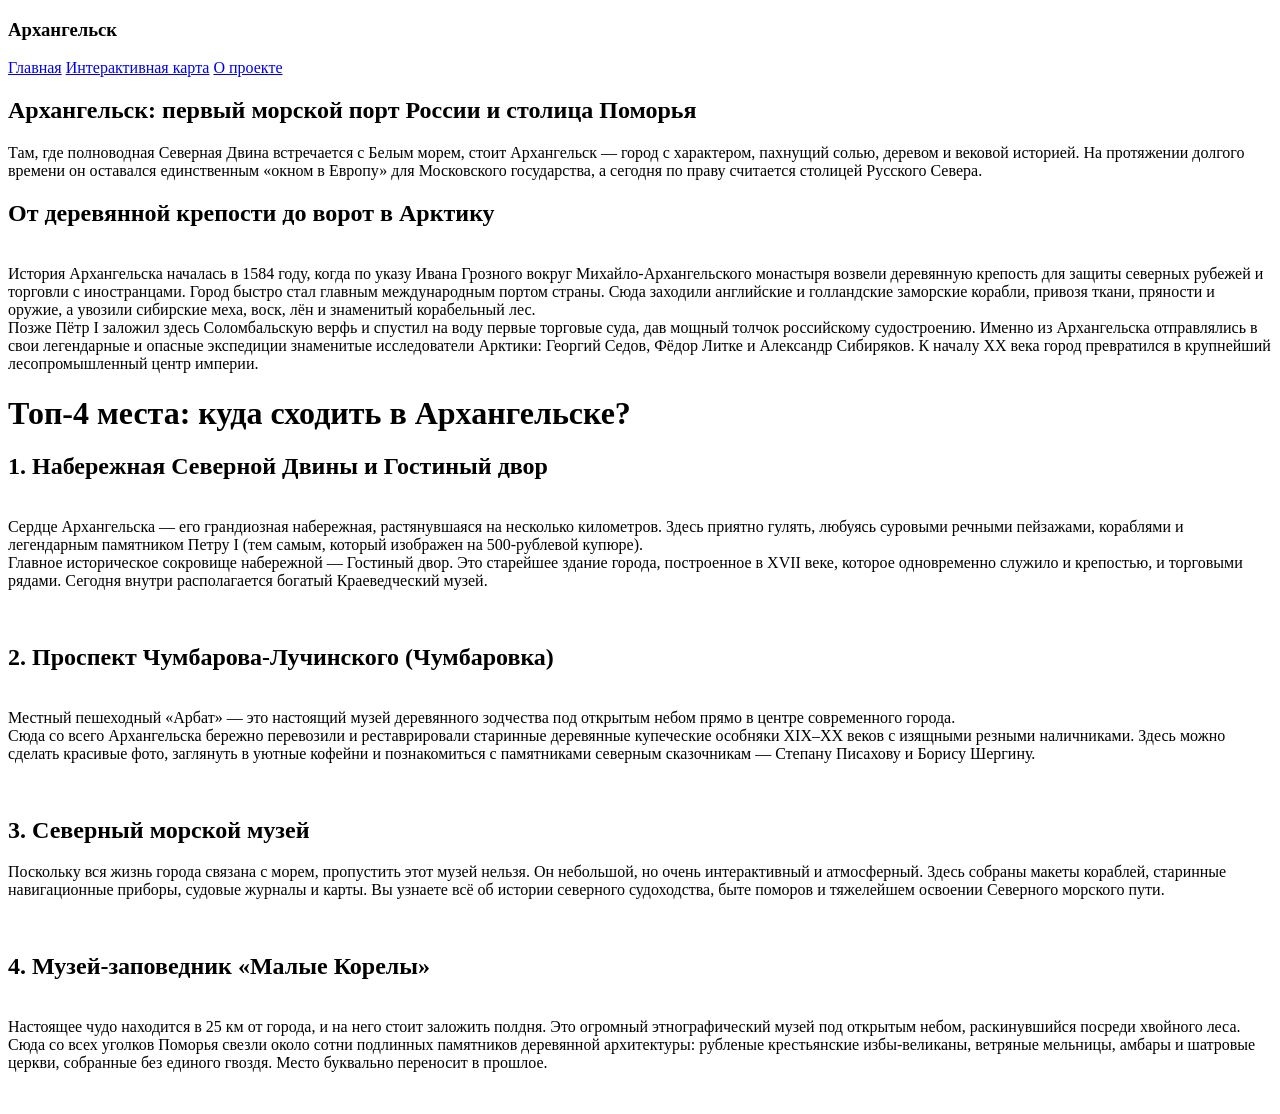
==== towns/archangesk.html @ 38576194 "Добавил файлы проекта" ====
<!DOCTYPE html>
<html lang="en">
<head>
    <meta charset="UTF-8">
    <meta name="viewport" content="width=device-width, initial-scale=1.0">
    <link rel="stylesheet" href="/Users/artem/программы/проект история/styleinf.css">
    <title>archangelsk</title>
</head>
<body>
    <header>
        <h3>Архангельск</h3>
        <nav>
            <a href="/Users/artem/программы/проект_история/index.html" class="btn-custom">Главная</a>
            <a href="/Users/artem/программы/проект_история/map.html" class="btn-custom">Интерактивная карта</a>
            <a href="/Users/artem/программы/проект_история/info.html" class="btn-custom">О проекте</a>
        </nav>
    
    </header>
    <h2>Архангельск: первый морской порт России и столица Поморья</h2>
    <section>
        <p>
            Там, где полноводная Северная Двина встречается с Белым морем, стоит Архангельск — город с характером, пахнущий солью, деревом и вековой историей. На протяжении долгого времени он оставался единственным «окном в Европу» для Московского государства, а сегодня по праву считается столицей Русского Севера.
        </p>
    </section>

    <h2>От деревянной крепости до ворот в Арктику</h2>
    <section>
        <p>
            <br>История Архангельска началась в 1584 году, когда по указу Ивана Грозного вокруг Михайло-Архангельского монастыря возвели деревянную крепость для защиты северных рубежей и торговли с иностранцами. Город быстро стал главным международным портом страны. Сюда заходили английские и голландские заморские корабли, привозя ткани, пряности и оружие, а увозили сибирские меха, воск, лён и знаменитый корабельный лес.
            <br>Позже Пётр I заложил здесь Соломбальскую верфь и спустил на воду первые торговые суда, дав мощный толчок российскому судостроению. Именно из Архангельска отправлялись в свои легендарные и опасные экспедиции знаменитые исследователи Арктики: Георгий Седов, Фёдор Литке и Александр Сибиряков. К началу XX века город превратился в крупнейший лесопромышленный центр империи.
        </p>
    </section>

    <h1>Топ-4 места: куда сходить в Архангельске?</h1>
    <h2>1. Набережная Северной Двины и Гостиный двор</h2>
    <section>
        <p>
            <br>Сердце Архангельска — его грандиозная набережная, растянувшаяся на несколько километров. Здесь приятно гулять, любуясь суровыми речными пейзажами, кораблями и легендарным памятником Петру I (тем самым, который изображен на 500-рублевой купюре).
            <br>Главное историческое сокровище набережной — Гостиный двор. Это старейшее здание города, построенное в XVII веке, которое одновременно служило и крепостью, и торговыми рядами. Сегодня внутри располагается богатый Краеведческий музей.
        </p>
        <img>
    </section>

    <h2>2. Проспект Чумбарова-Лучинского (Чумбаровка)</h2>
    <section>
        <p>
            <br>Местный пешеходный «Арбат» — это настоящий музей деревянного зодчества под открытым небом прямо в центре современного города.
            <br>Сюда со всего Архангельска бережно перевозили и реставрировали старинные деревянные купеческие особняки XIX–XX веков с изящными резными наличниками. Здесь можно сделать красивые фото, заглянуть в уютные кофейни и познакомиться с памятниками северным сказочникам — Степану Писахову и Борису Шергину.
        </p>
        <img>
    </section>

    <h2>3. Северный морской музей</h2>
    <section>
        <p>
            Поскольку вся жизнь города связана с морем, пропустить этот музей нельзя. Он небольшой, но очень интерактивный и атмосферный. Здесь собраны макеты кораблей, старинные навигационные приборы, судовые журналы и карты. Вы узнаете всё об истории северного судоходства, быте поморов и тяжелейшем освоении Северного морского пути.
        </p>
        <img>
    </section>

    <h2>4. Музей-заповедник «Малые Корелы»</h2>
    <section>
        <p>
            <br>Настоящее чудо находится в 25 км от города, и на него стоит заложить полдня. Это огромный этнографический музей под открытым небом, раскинувшийся посреди хвойного леса.
            <br>Сюда со всех уголков Поморья свезли около сотни подлинных памятников деревянной архитектуры: рубленые крестьянские избы-великаны, ветряные мельницы, амбары и шатровые церкви, собранные без единого гвоздя. Место буквально переносит в прошлое.
        </p>
        <img>
    </section>
</body>
</html>
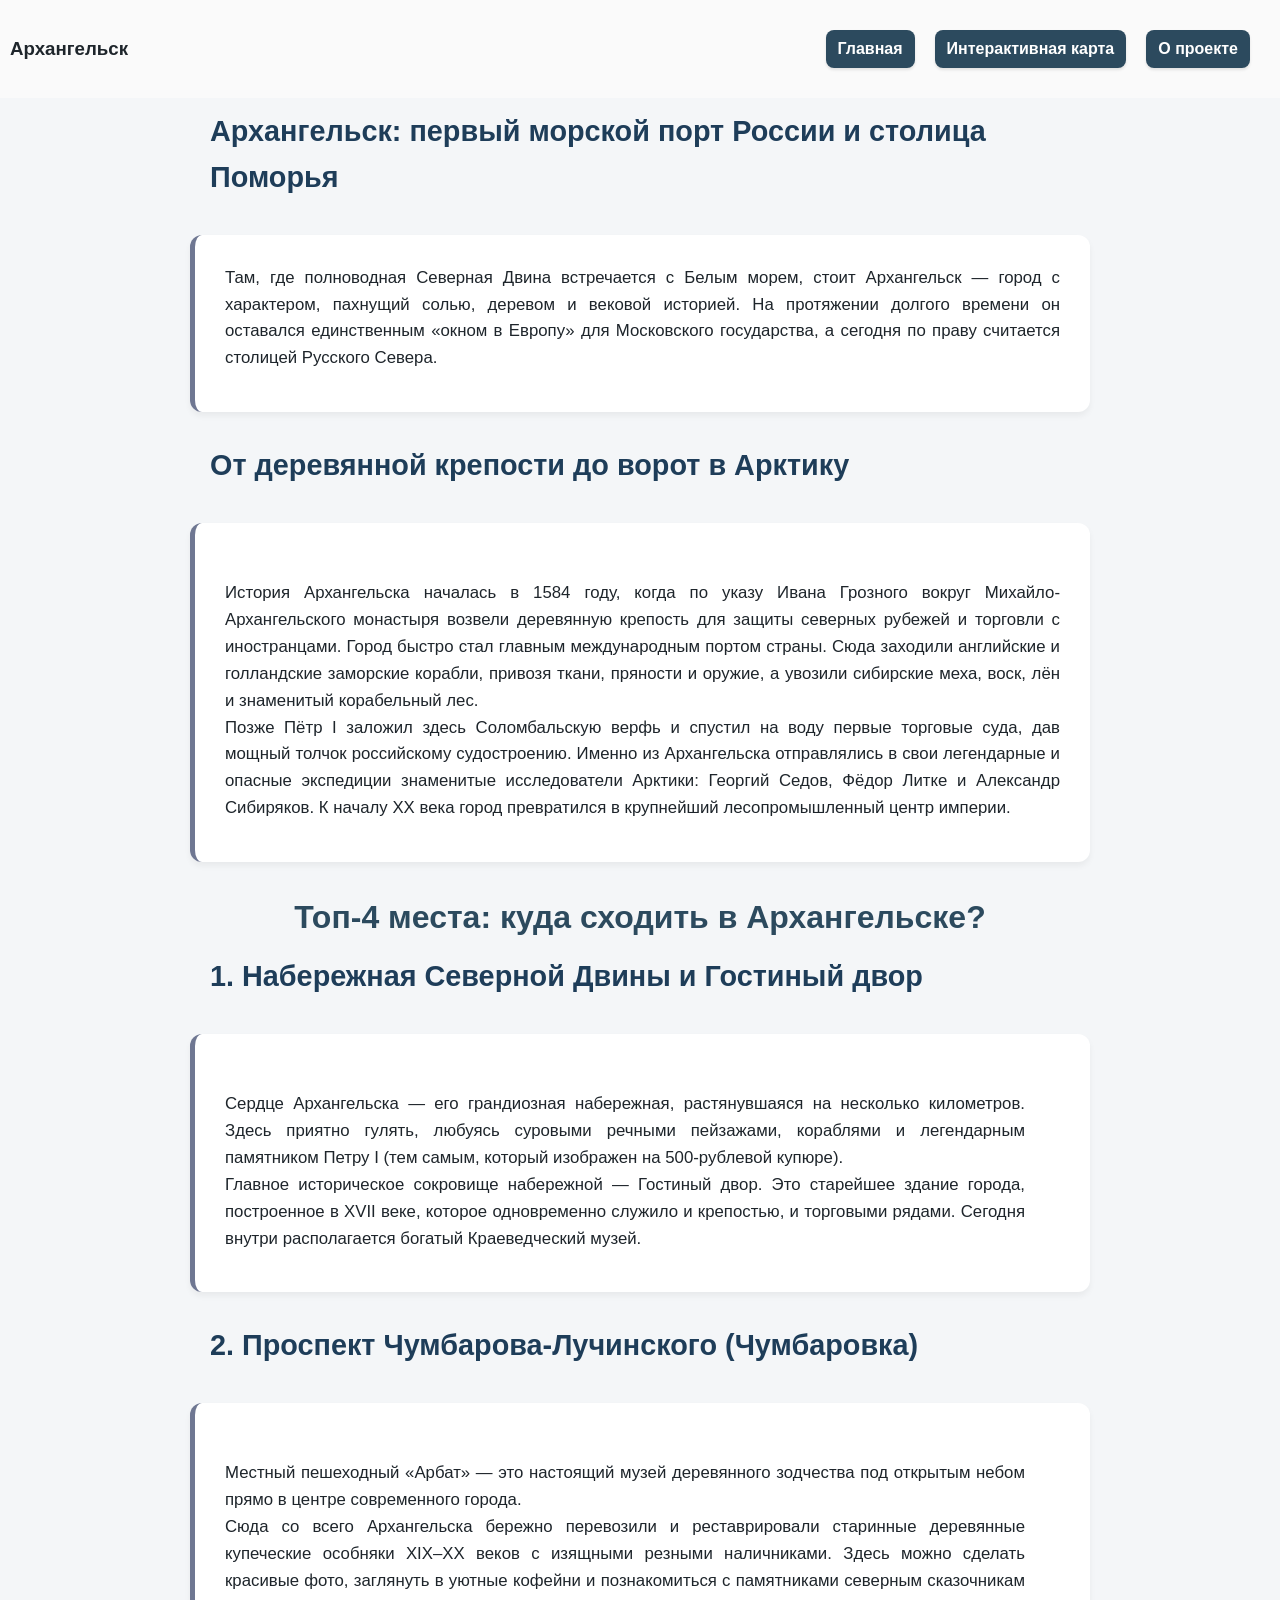
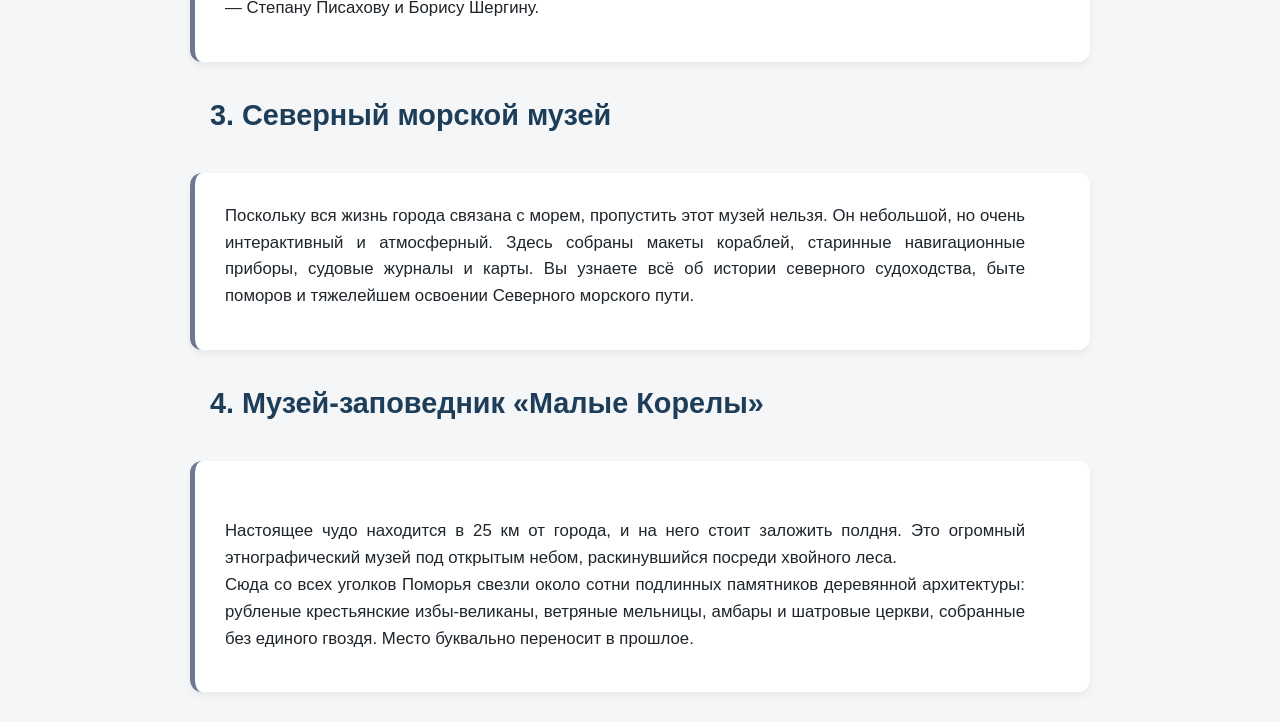
==== commit c39100d9: "исправление ссылок" ====
--- a/towns/archangesk.html
+++ b/towns/archangesk.html
@@ -3,16 +3,16 @@
 <head>
     <meta charset="UTF-8">
     <meta name="viewport" content="width=device-width, initial-scale=1.0">
-    <link rel="stylesheet" href="/Users/artem/программы/проект история/styleinf.css">
+    <link rel="stylesheet" href="/styleinf.css">
     <title>archangelsk</title>
 </head>
 <body>
     <header>
         <h3>Архангельск</h3>
         <nav>
-            <a href="/Users/artem/программы/проект_история/index.html" class="btn-custom">Главная</a>
-            <a href="/Users/artem/программы/проект_история/map.html" class="btn-custom">Интерактивная карта</a>
-            <a href="/Users/artem/программы/проект_история/info.html" class="btn-custom">О проекте</a>
+            <a href="/index.html" class="btn-custom">Главная</a>
+            <a href="/map.html" class="btn-custom">Интерактивная карта</a>
+            <a href="/info.html" class="btn-custom">О проекте</a>
         </nav>
     
     </header>
--- a/styleinf.css
+++ b/styleinf.css
@@ -0,0 +1,269 @@
+/* ==========================================================================
+   1. ПЕРЕМЕННЫЕ И БАЗОВЫЕ НАСТРОЙКИ
+   ========================================================================== */
+:root {
+    --bg-color: #F4F6F8;        /* Светло-серый фон страницы */
+    --card-color: #FFFFFF;      /* Фон карточки */
+    --card-bg: #FFFFFF;         /* Белый фон карточек (для сайдбара) */
+    --text-main: #1E252B;       /* Глубокий графитовый текст */
+    --accent-color: #2C4A5E;    /* Сине-стальной поморский */
+    --accent-hover: #416B85;    /* Кнопки при наведении */
+}
+
+/* Сброс базовых отступов */
+* {
+    box-sizing: border-box;
+    margin: 0;
+    padding: 0;
+}
+
+body {
+    font-family: 'Inter', sans-serif;
+    background-color: var(--bg-color);
+    color: var(--text-main);
+    line-height: 1.6;
+}
+
+/* ==========================================================================
+   2. ШАПКА И НАВИГАЦИЯ
+   ========================================================================== */
+header {
+    display: flex;
+    justify-content: space-between;
+    text-align: left;
+    align-items: center;
+    gap: 20px;
+    background-color: #fafafa;
+    padding: 10px;
+}
+
+nav {
+    display: flex;
+    padding: 20px;
+    gap: 20px;
+}
+
+/* ==========================================================================
+   3. ТИПОГРАФИКА
+   ========================================================================== */
+h1 {
+    font-family: 'Montserrat', sans-serif;
+    color: var(--accent-color);
+    max-width: 900px;
+    margin: 10px auto;
+    text-align: center;
+}
+
+h2 {
+    color: #1e3d59;
+    font-size: 1.8rem;
+    max-width: 900px;
+    margin: 10px auto;
+    padding-left: 20px;
+    position: relative;
+    padding-bottom: 5px;
+}
+
+p {
+    font-size: 1.05rem;
+    margin-bottom: 10px;
+    text-align: justify;
+}
+
+ul {
+    margin-left: 25px;
+    margin-top: 10px;
+}
+
+li {
+    margin-bottom: 8px;
+    font-size: 1.05rem;
+}
+
+/* ==========================================================================
+   4. ОСНОВНЫЕ БЛОКИ И КОНТЕЙНЕРЫ
+   ========================================================================== */
+.container {
+    max-width: 1200px;
+    margin: 0 auto;
+    padding: 20px;
+}
+
+/* Объединенные стили для секций контента */
+section, .main {
+    display: flex;
+    align-items: center;
+    gap: 20px;
+    max-width: 900px;
+    margin: 30px auto;
+    padding: 30px;
+    background: var(--card-color);
+    border-radius: 12px;
+    box-shadow: 0 4px 6px rgba(0, 0, 0, 0.05);
+    border-left: 5px solid #6f7792;
+}
+
+section img {
+    max-width: 100%;
+    
+    object-fit: cover;
+    border-radius: 8px;
+    margin-top: 15px;
+    margin-right: 15px;
+    box-shadow: 0 4px 8px rgba(0,0,0,0.1);
+    transition: transform 0.3s ease;
+}
+
+section img:hover {
+    transform: scale(1.03);
+}
+
+.info{
+  display: flex;
+  flex-direction: column; /* Выстраивает блоки в столбец */
+  gap: 15px; /* Расстояние между блоками */
+  align-items: center; /* Выравнивание блоков по центру (опционально) */
+}
+
+/* ==========================================================================
+   5. КНОПКИ
+   ========================================================================== */
+.btn-custom {
+    display: inline-flex; /* Изменено с inline на inline-flex, чтобы работал gap и выравнивание */
+    align-items: center;
+    gap: 20px;
+    padding: 6px 12px;
+    background-color: var(--accent-color);
+    color: white;
+    text-decoration: none;
+    font-family: sans-serif;
+    font-weight: 600;
+    font-size: 16px;
+    border-radius: 8px;
+    box-shadow: 0 2px 3px rgba(0, 0, 0, 0.1);
+    transition: all 0.3s ease;
+}
+
+.btn-custom:hover {
+    background-color: #656f65;
+    box-shadow: 0 6px 12px rgba(0, 0, 0, 0.15);
+    transform: translateY(-2px);
+}
+
+.btn-custom:active {
+    transform: translateY(1px);
+    box-shadow: 0 2px 4px rgba(0, 0, 0, 0.1);
+}
+
+/* ==========================================================================
+   6. КАРТА И САЙДБАР (ГЛАВНЫЙ ЭКРАН)
+   ========================================================================== */
+.main-content {
+    display: grid;
+    grid-template-columns: 2fr 1fr;
+    gap: 20px;
+    height: 600px;
+}
+
+#map-container {
+    width: 100%;
+    height: 100%;
+    border-radius: 12px;
+    overflow: hidden;
+    box-shadow: 0 4px 12px rgba(0, 0, 0, 0.05);
+    background: #e5e3db;
+}
+
+.sidebar {
+    background-color: var(--card-bg);
+    padding: 25px;
+    border-radius: 12px;
+    box-shadow: 0 4px 12px rgba(0, 0, 0, 0.05);
+    overflow-y: auto;
+    display: flex;
+    flex-direction: column;
+    gap: 15px;
+}
+
+/* Переопределение стилей заголовка внутри сайдбара */
+.sidebar h2 {
+    font-family: 'Montserrat', sans-serif;
+    font-size: 20px;
+    color: var(--accent-color);
+    border-bottom: 2px solid var(--bg-color);
+    padding-bottom: 10px;
+    margin: 0; /* Сбрасываем центрирование от глобального h2 */
+    max-width: none;
+    padding-left: 0;
+}
+
+.info-placeholder {
+    color: #7f8c8d;
+    font-style: italic;
+    text-align: center;
+    margin: auto 0;
+}
+
+.poi-title {
+    font-family: 'Montserrat', sans-serif;
+    font-size: 18px;
+    color: var(--accent-color);
+    margin-bottom: 8px;
+}
+
+.ymaps3-balloon {
+    padding: 10px;
+    font-family: 'Inter', sans-serif;
+    max-width: 250px;
+}
+
+/* ==========================================================================
+   7. ПОДВАЛ (FOOTER)
+   ========================================================================== */
+footer {
+    background-color: #1e3d59;
+    color: #a6b1e1;
+    text-align: center;
+    padding: 20px;
+    font-size: 0.95rem;
+    position: relative;
+    bottom: 0;
+    width: 100%;
+    margin-top: 5px;
+}
+
+/* ==========================================================================
+   8. АДАПТИВНОСТЬ ДЛЯ МОБИЛЬНЫХ УСТРОЙСТВ
+   ========================================================================== */
+@media (max-width: 768px) {
+    header {
+        flex-direction: column;
+        text-align: center;
+        padding: 20px;
+    }
+
+    nav {
+        width: 100%;
+        justify-content: center;
+    }
+
+    section, .main {
+        margin: 15px;
+        padding: 20px;
+    }
+
+    section img {
+        width: 100%;
+        margin-right: 0;
+        margin-bottom: 15px;
+    }
+
+    .main-content {
+        grid-template-columns: 1fr;
+        height: auto;
+    }
+
+    #map-container {
+        height: 400px;
+    }
+}
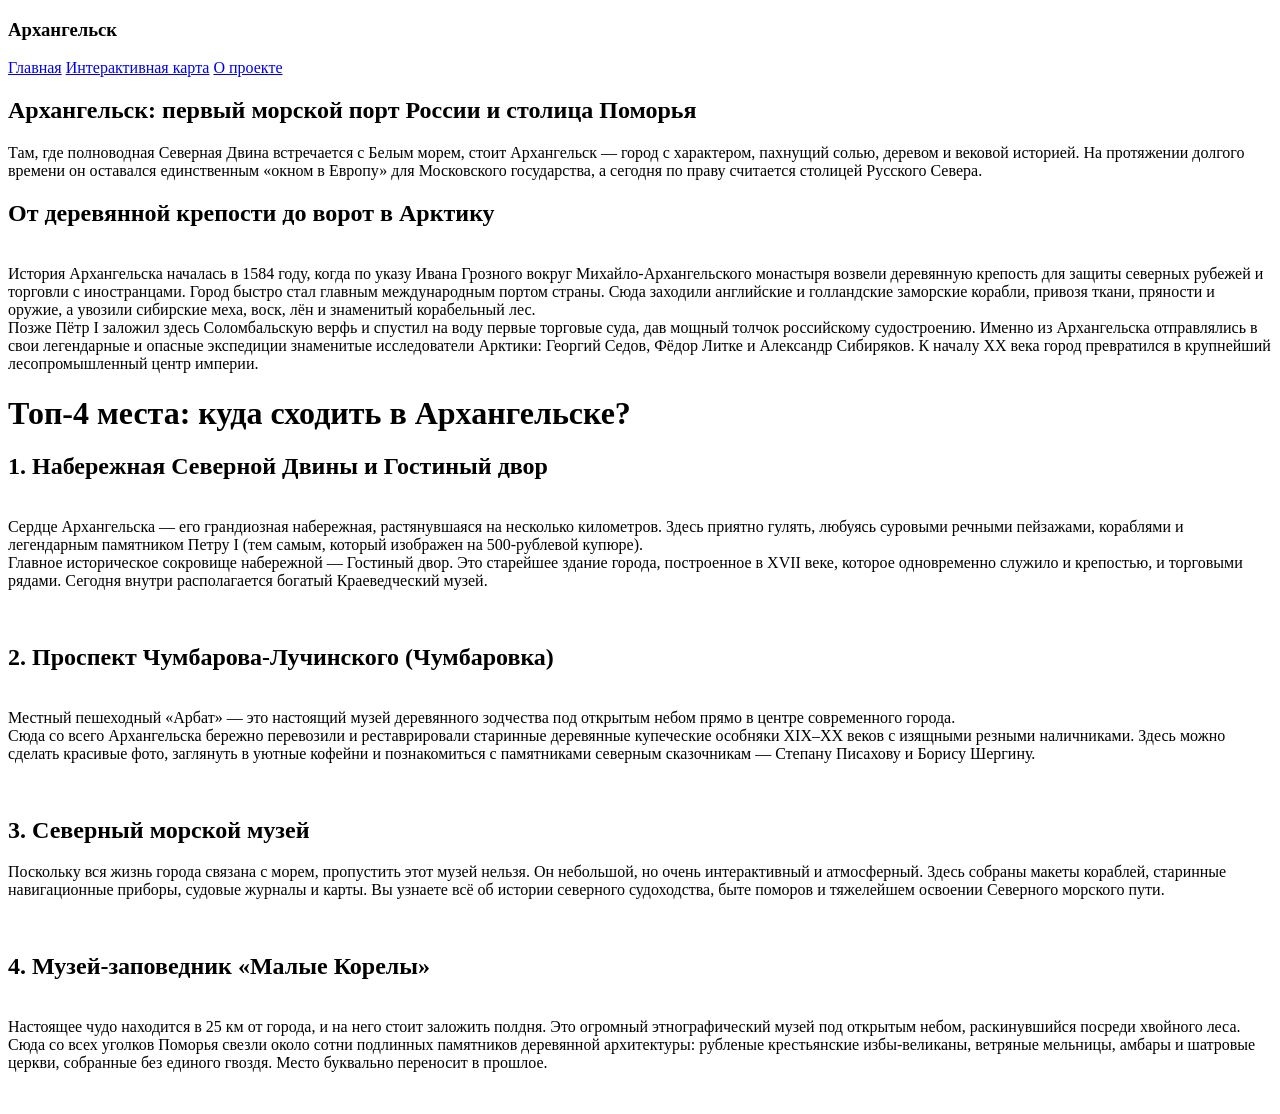
==== commit 67ae9cfd: "последнее исправление ссылок" ====
--- a/towns/archangesk.html
+++ b/towns/archangesk.html
@@ -3,16 +3,16 @@
 <head>
     <meta charset="UTF-8">
     <meta name="viewport" content="width=device-width, initial-scale=1.0">
-    <link rel="stylesheet" href="/styleinf.css">
+    <link rel="stylesheet" href="styleinf.css">
     <title>archangelsk</title>
 </head>
 <body>
     <header>
         <h3>Архангельск</h3>
         <nav>
-            <a href="/index.html" class="btn-custom">Главная</a>
-            <a href="/map.html" class="btn-custom">Интерактивная карта</a>
-            <a href="/info.html" class="btn-custom">О проекте</a>
+            <a href="index.html" class="btn-custom">Главная</a>
+            <a href="map.html" class="btn-custom">Интерактивная карта</a>
+            <a href="info.html" class="btn-custom">О проекте</a>
         </nav>
     
     </header>
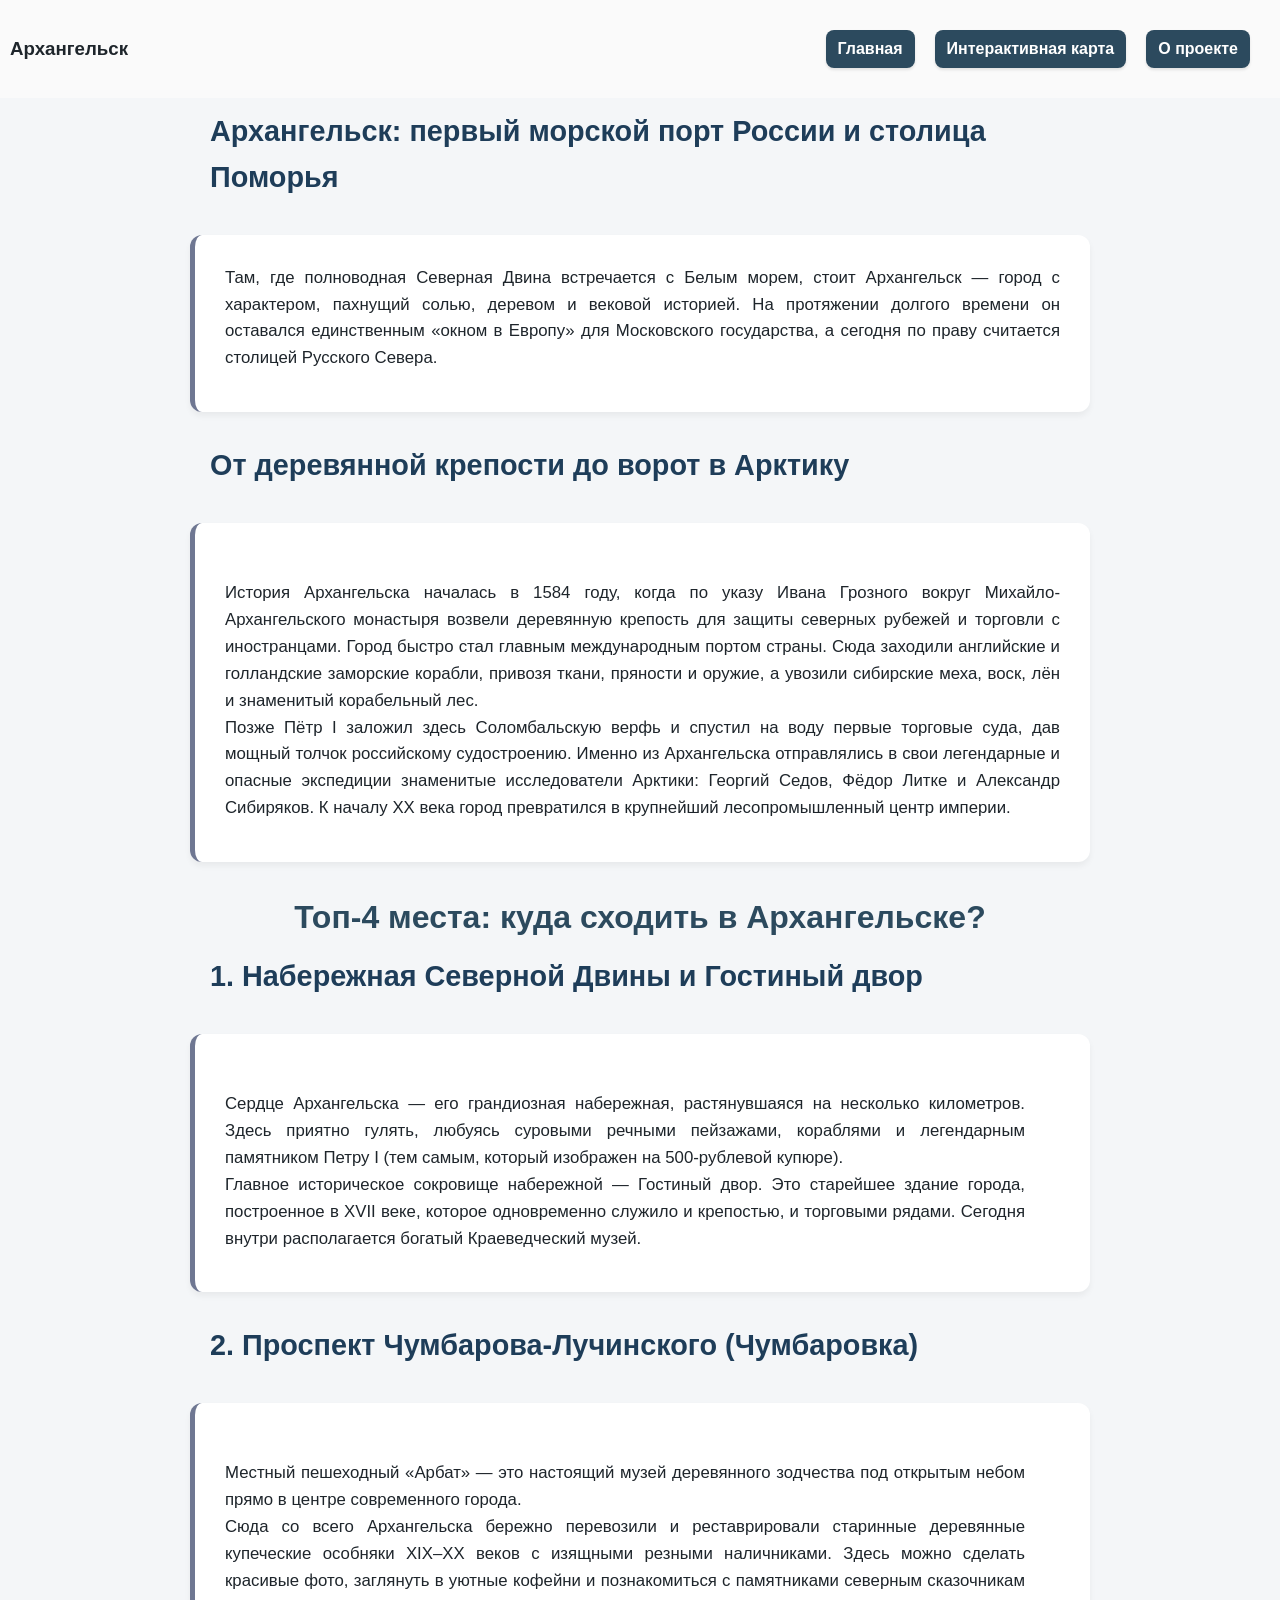
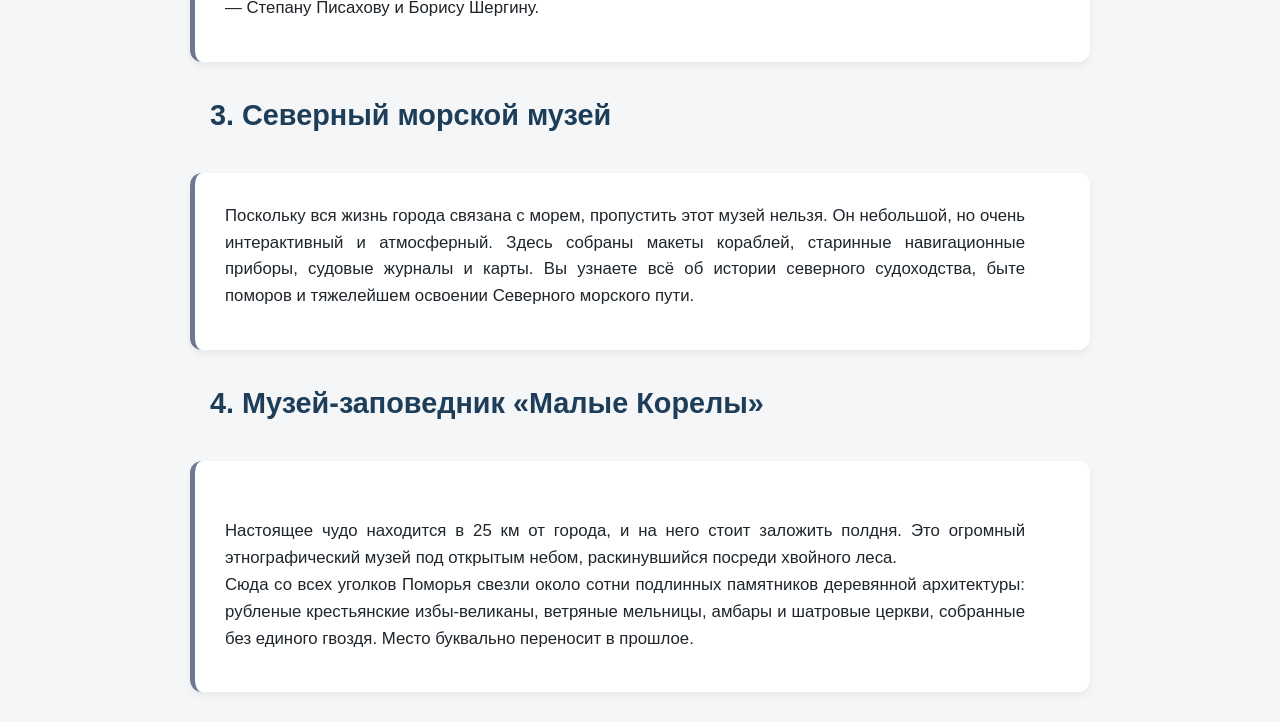
==== commit d014f3d4: "точно последнее исправление ссылок" ====
--- a/towns/archangesk.html
+++ b/towns/archangesk.html
@@ -3,16 +3,16 @@
 <head>
     <meta charset="UTF-8">
     <meta name="viewport" content="width=device-width, initial-scale=1.0">
-    <link rel="stylesheet" href="styleinf.css">
+    <link rel="stylesheet" href="../styleinf.css">
     <title>archangelsk</title>
 </head>
 <body>
     <header>
         <h3>Архангельск</h3>
         <nav>
-            <a href="index.html" class="btn-custom">Главная</a>
-            <a href="map.html" class="btn-custom">Интерактивная карта</a>
-            <a href="info.html" class="btn-custom">О проекте</a>
+            <a href="../index.html" class="btn-custom">Главная</a>
+            <a href="../map.html" class="btn-custom">Интерактивная карта</a>
+            <a href="../info.html" class="btn-custom">О проекте</a>
         </nav>
     
     </header>
--- a/styleinf.css
+++ b/styleinf.css
@@ -0,0 +1,269 @@
+/* ==========================================================================
+   1. ПЕРЕМЕННЫЕ И БАЗОВЫЕ НАСТРОЙКИ
+   ========================================================================== */
+:root {
+    --bg-color: #F4F6F8;        /* Светло-серый фон страницы */
+    --card-color: #FFFFFF;      /* Фон карточки */
+    --card-bg: #FFFFFF;         /* Белый фон карточек (для сайдбара) */
+    --text-main: #1E252B;       /* Глубокий графитовый текст */
+    --accent-color: #2C4A5E;    /* Сине-стальной поморский */
+    --accent-hover: #416B85;    /* Кнопки при наведении */
+}
+
+/* Сброс базовых отступов */
+* {
+    box-sizing: border-box;
+    margin: 0;
+    padding: 0;
+}
+
+body {
+    font-family: 'Inter', sans-serif;
+    background-color: var(--bg-color);
+    color: var(--text-main);
+    line-height: 1.6;
+}
+
+/* ==========================================================================
+   2. ШАПКА И НАВИГАЦИЯ
+   ========================================================================== */
+header {
+    display: flex;
+    justify-content: space-between;
+    text-align: left;
+    align-items: center;
+    gap: 20px;
+    background-color: #fafafa;
+    padding: 10px;
+}
+
+nav {
+    display: flex;
+    padding: 20px;
+    gap: 20px;
+}
+
+/* ==========================================================================
+   3. ТИПОГРАФИКА
+   ========================================================================== */
+h1 {
+    font-family: 'Montserrat', sans-serif;
+    color: var(--accent-color);
+    max-width: 900px;
+    margin: 10px auto;
+    text-align: center;
+}
+
+h2 {
+    color: #1e3d59;
+    font-size: 1.8rem;
+    max-width: 900px;
+    margin: 10px auto;
+    padding-left: 20px;
+    position: relative;
+    padding-bottom: 5px;
+}
+
+p {
+    font-size: 1.05rem;
+    margin-bottom: 10px;
+    text-align: justify;
+}
+
+ul {
+    margin-left: 25px;
+    margin-top: 10px;
+}
+
+li {
+    margin-bottom: 8px;
+    font-size: 1.05rem;
+}
+
+/* ==========================================================================
+   4. ОСНОВНЫЕ БЛОКИ И КОНТЕЙНЕРЫ
+   ========================================================================== */
+.container {
+    max-width: 1200px;
+    margin: 0 auto;
+    padding: 20px;
+}
+
+/* Объединенные стили для секций контента */
+section, .main {
+    display: flex;
+    align-items: center;
+    gap: 20px;
+    max-width: 900px;
+    margin: 30px auto;
+    padding: 30px;
+    background: var(--card-color);
+    border-radius: 12px;
+    box-shadow: 0 4px 6px rgba(0, 0, 0, 0.05);
+    border-left: 5px solid #6f7792;
+}
+
+section img {
+    max-width: 100%;
+    
+    object-fit: cover;
+    border-radius: 8px;
+    margin-top: 15px;
+    margin-right: 15px;
+    box-shadow: 0 4px 8px rgba(0,0,0,0.1);
+    transition: transform 0.3s ease;
+}
+
+section img:hover {
+    transform: scale(1.03);
+}
+
+.info{
+  display: flex;
+  flex-direction: column; /* Выстраивает блоки в столбец */
+  gap: 15px; /* Расстояние между блоками */
+  align-items: center; /* Выравнивание блоков по центру (опционально) */
+}
+
+/* ==========================================================================
+   5. КНОПКИ
+   ========================================================================== */
+.btn-custom {
+    display: inline-flex; /* Изменено с inline на inline-flex, чтобы работал gap и выравнивание */
+    align-items: center;
+    gap: 20px;
+    padding: 6px 12px;
+    background-color: var(--accent-color);
+    color: white;
+    text-decoration: none;
+    font-family: sans-serif;
+    font-weight: 600;
+    font-size: 16px;
+    border-radius: 8px;
+    box-shadow: 0 2px 3px rgba(0, 0, 0, 0.1);
+    transition: all 0.3s ease;
+}
+
+.btn-custom:hover {
+    background-color: #656f65;
+    box-shadow: 0 6px 12px rgba(0, 0, 0, 0.15);
+    transform: translateY(-2px);
+}
+
+.btn-custom:active {
+    transform: translateY(1px);
+    box-shadow: 0 2px 4px rgba(0, 0, 0, 0.1);
+}
+
+/* ==========================================================================
+   6. КАРТА И САЙДБАР (ГЛАВНЫЙ ЭКРАН)
+   ========================================================================== */
+.main-content {
+    display: grid;
+    grid-template-columns: 2fr 1fr;
+    gap: 20px;
+    height: 600px;
+}
+
+#map-container {
+    width: 100%;
+    height: 100%;
+    border-radius: 12px;
+    overflow: hidden;
+    box-shadow: 0 4px 12px rgba(0, 0, 0, 0.05);
+    background: #e5e3db;
+}
+
+.sidebar {
+    background-color: var(--card-bg);
+    padding: 25px;
+    border-radius: 12px;
+    box-shadow: 0 4px 12px rgba(0, 0, 0, 0.05);
+    overflow-y: auto;
+    display: flex;
+    flex-direction: column;
+    gap: 15px;
+}
+
+/* Переопределение стилей заголовка внутри сайдбара */
+.sidebar h2 {
+    font-family: 'Montserrat', sans-serif;
+    font-size: 20px;
+    color: var(--accent-color);
+    border-bottom: 2px solid var(--bg-color);
+    padding-bottom: 10px;
+    margin: 0; /* Сбрасываем центрирование от глобального h2 */
+    max-width: none;
+    padding-left: 0;
+}
+
+.info-placeholder {
+    color: #7f8c8d;
+    font-style: italic;
+    text-align: center;
+    margin: auto 0;
+}
+
+.poi-title {
+    font-family: 'Montserrat', sans-serif;
+    font-size: 18px;
+    color: var(--accent-color);
+    margin-bottom: 8px;
+}
+
+.ymaps3-balloon {
+    padding: 10px;
+    font-family: 'Inter', sans-serif;
+    max-width: 250px;
+}
+
+/* ==========================================================================
+   7. ПОДВАЛ (FOOTER)
+   ========================================================================== */
+footer {
+    background-color: #1e3d59;
+    color: #a6b1e1;
+    text-align: center;
+    padding: 20px;
+    font-size: 0.95rem;
+    position: relative;
+    bottom: 0;
+    width: 100%;
+    margin-top: 5px;
+}
+
+/* ==========================================================================
+   8. АДАПТИВНОСТЬ ДЛЯ МОБИЛЬНЫХ УСТРОЙСТВ
+   ========================================================================== */
+@media (max-width: 768px) {
+    header {
+        flex-direction: column;
+        text-align: center;
+        padding: 20px;
+    }
+
+    nav {
+        width: 100%;
+        justify-content: center;
+    }
+
+    section, .main {
+        margin: 15px;
+        padding: 20px;
+    }
+
+    section img {
+        width: 100%;
+        margin-right: 0;
+        margin-bottom: 15px;
+    }
+
+    .main-content {
+        grid-template-columns: 1fr;
+        height: auto;
+    }
+
+    #map-container {
+        height: 400px;
+    }
+}
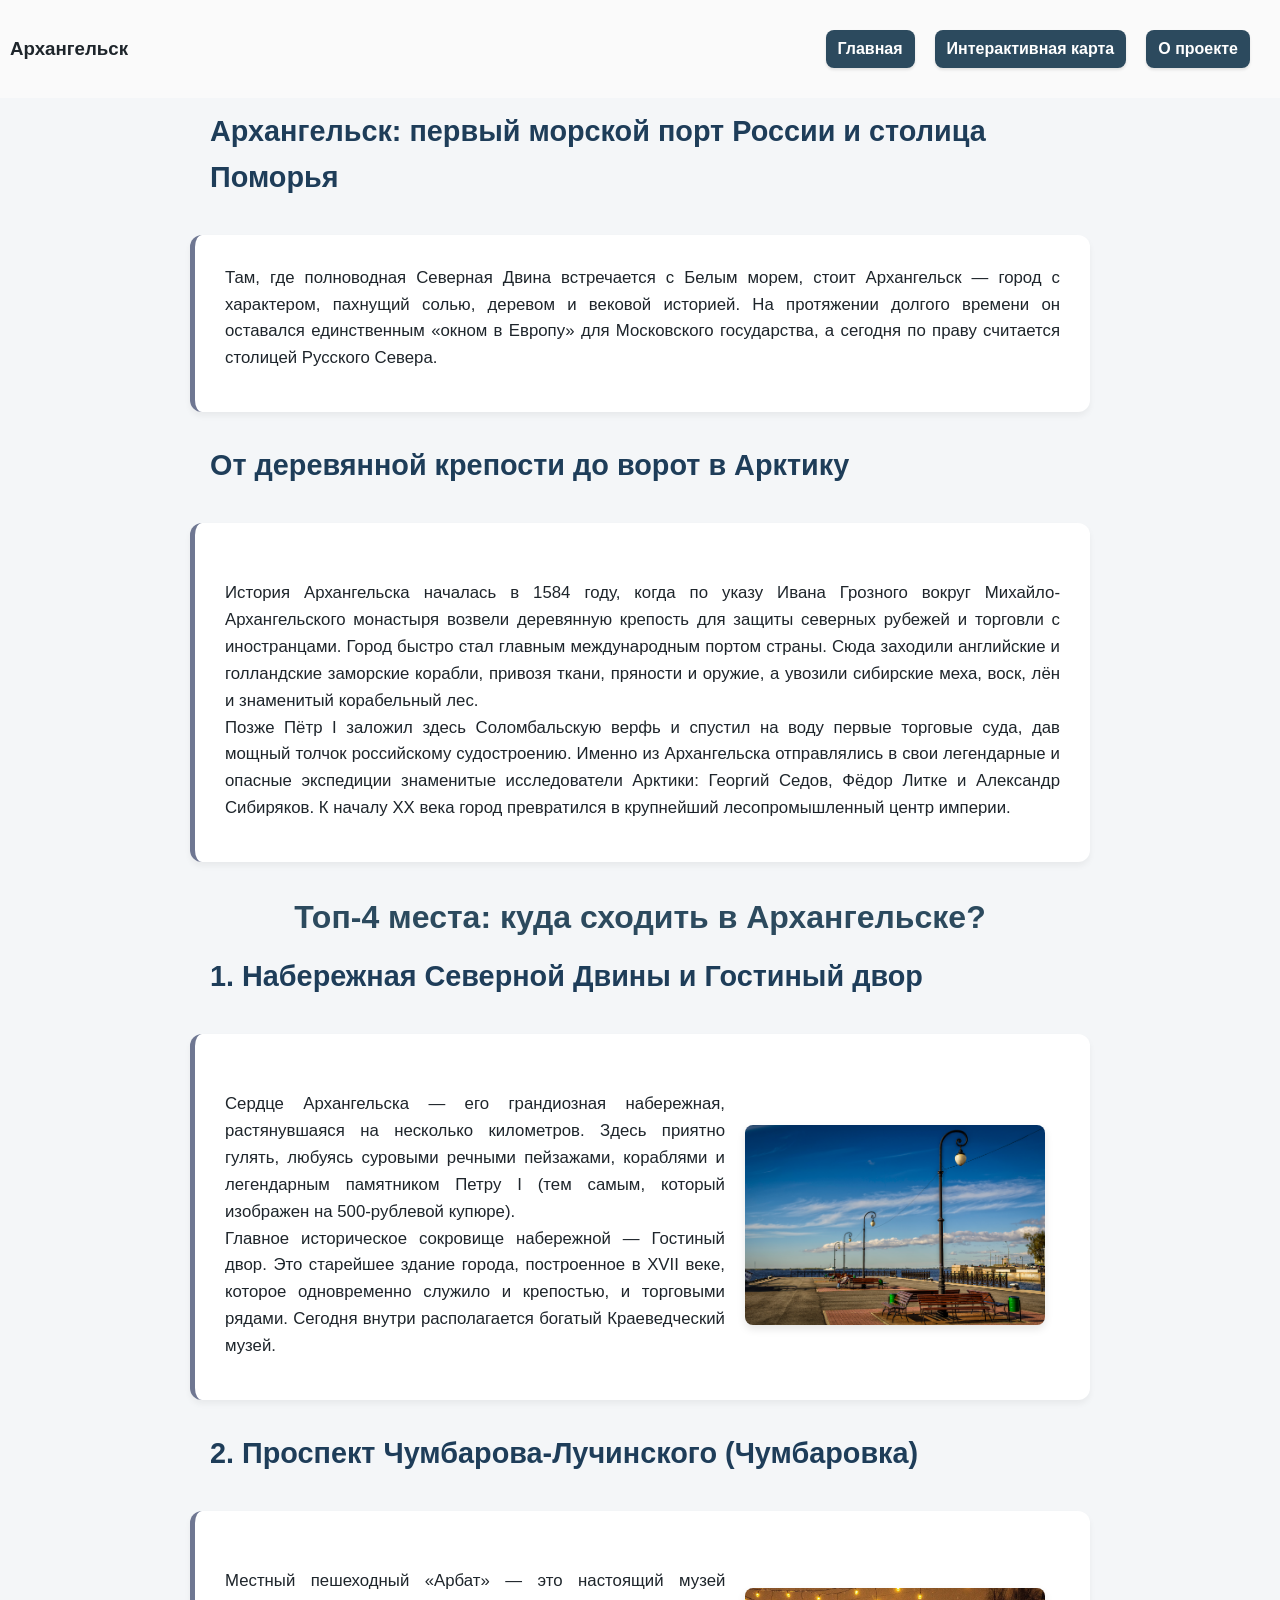
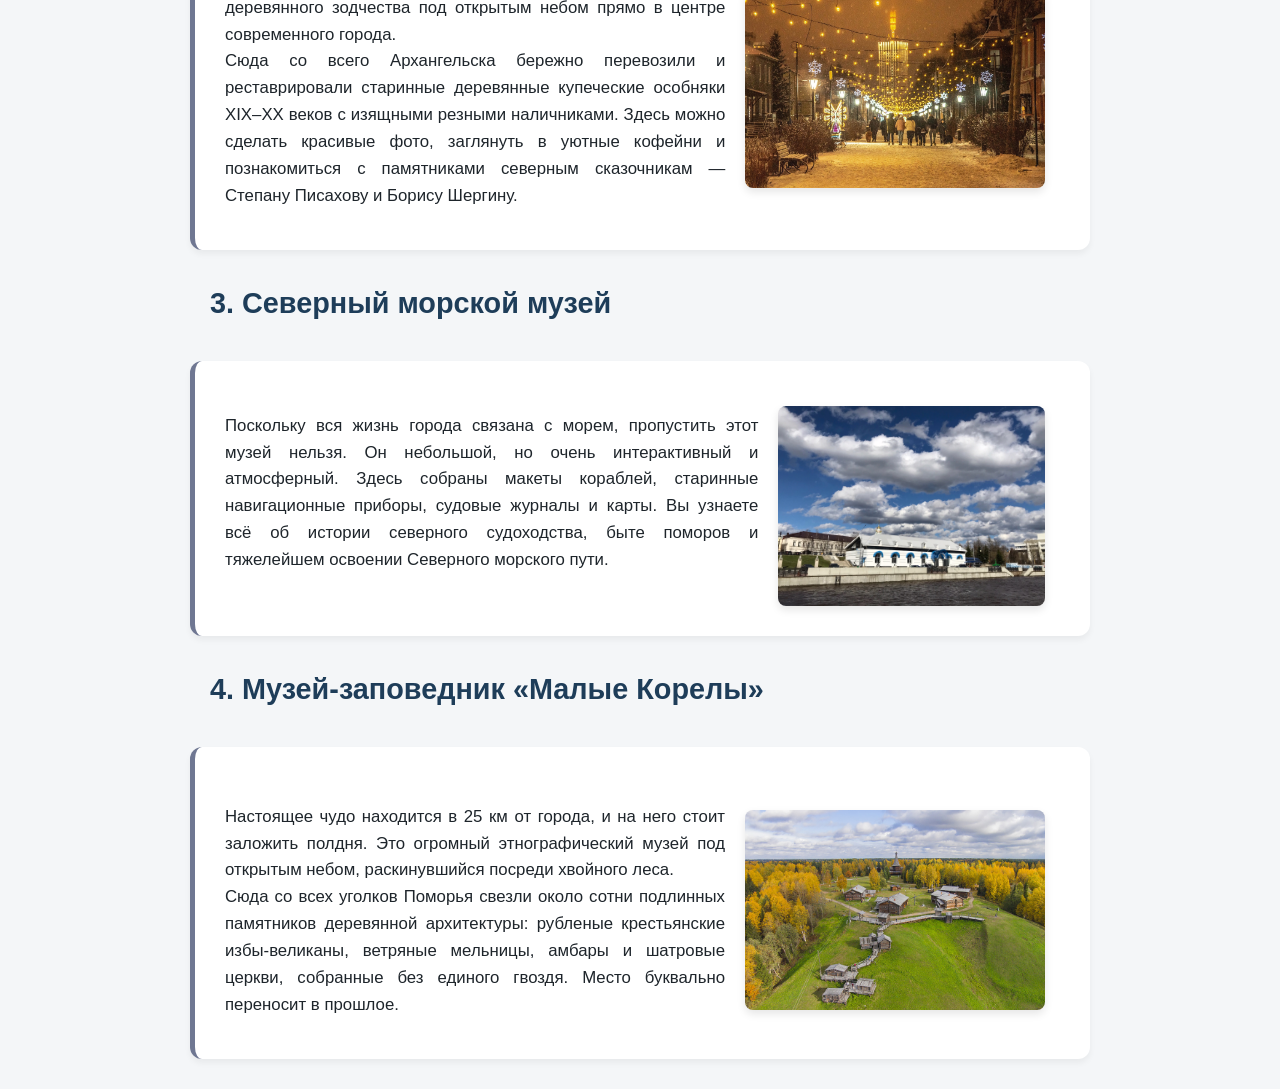
==== commit ec937472: "добавил картинки ко всему" ====
--- a/towns/archangesk.html
+++ b/towns/archangesk.html
@@ -38,7 +38,7 @@
             <br>Сердце Архангельска — его грандиозная набережная, растянувшаяся на несколько километров. Здесь приятно гулять, любуясь суровыми речными пейзажами, кораблями и легендарным памятником Петру I (тем самым, который изображен на 500-рублевой купюре).
             <br>Главное историческое сокровище набережной — Гостиный двор. Это старейшее здание города, построенное в XVII веке, которое одновременно служило и крепостью, и торговыми рядами. Сегодня внутри располагается богатый Краеведческий музей.
         </p>
-        <img>
+        <img src="../img/naberejnai.jpg" alt="Остров Ягры" width="300" height="200">
     </section>
 
     <h2>2. Проспект Чумбарова-Лучинского (Чумбаровка)</h2>
@@ -47,7 +47,7 @@
             <br>Местный пешеходный «Арбат» — это настоящий музей деревянного зодчества под открытым небом прямо в центре современного города.
             <br>Сюда со всего Архангельска бережно перевозили и реставрировали старинные деревянные купеческие особняки XIX–XX веков с изящными резными наличниками. Здесь можно сделать красивые фото, заглянуть в уютные кофейни и познакомиться с памятниками северным сказочникам — Степану Писахову и Борису Шергину.
         </p>
-        <img>
+        <img src="../img/chumbarovka.jpg" alt="Остров Ягры" width="300" height="200">
     </section>
 
     <h2>3. Северный морской музей</h2>
@@ -55,7 +55,7 @@
         <p>
             Поскольку вся жизнь города связана с морем, пропустить этот музей нельзя. Он небольшой, но очень интерактивный и атмосферный. Здесь собраны макеты кораблей, старинные навигационные приборы, судовые журналы и карты. Вы узнаете всё об истории северного судоходства, быте поморов и тяжелейшем освоении Северного морского пути.
         </p>
-        <img>
+        <img src="../img/NSM.jpg" alt="Остров Ягры" width="300" height="200">
     </section>
 
     <h2>4. Музей-заповедник «Малые Корелы»</h2>
@@ -64,7 +64,7 @@
             <br>Настоящее чудо находится в 25 км от города, и на него стоит заложить полдня. Это огромный этнографический музей под открытым небом, раскинувшийся посреди хвойного леса.
             <br>Сюда со всех уголков Поморья свезли около сотни подлинных памятников деревянной архитектуры: рубленые крестьянские избы-великаны, ветряные мельницы, амбары и шатровые церкви, собранные без единого гвоздя. Место буквально переносит в прошлое.
         </p>
-        <img>
+        <img src="../img/malkor.jpg" alt="Остров Ягры" width="300" height="200">
     </section>
 </body>
 </html>
--- a/styleinf.css
+++ b/styleinf.css
@@ -247,15 +247,27 @@
         justify-content: center;
     }
 
+    /* МЕНЯЕМ ТУТ: Выстраиваем контент в столбик */
     section, .main {
+        flex-direction: column; 
+        align-items: stretch; /* Растягиваем контент по ширине */
         margin: 15px;
         padding: 20px;
     }
 
+    /* МЕНЯЕМ ТУТ: Сдвигаем картинку в самый конец блока */
     section img {
         width: 100%;
         margin-right: 0;
-        margin-bottom: 15px;
+        margin-top: 15px;
+        margin-bottom: 0; /* Переносим отступ наверх, так как картинка теперь снизу */
+        order: 2; /* Текст получит порядок по умолчанию (0), а картинка уйдет вниз (2) */
+    }
+    
+    /* Если текст внутри секции обернут в теги или идет обычными абзацами, 
+       принудительно поднимаем его выше картинки */
+    section p, section h2, section ul, .info {
+        order: 1;
     }
 
     .main-content {
